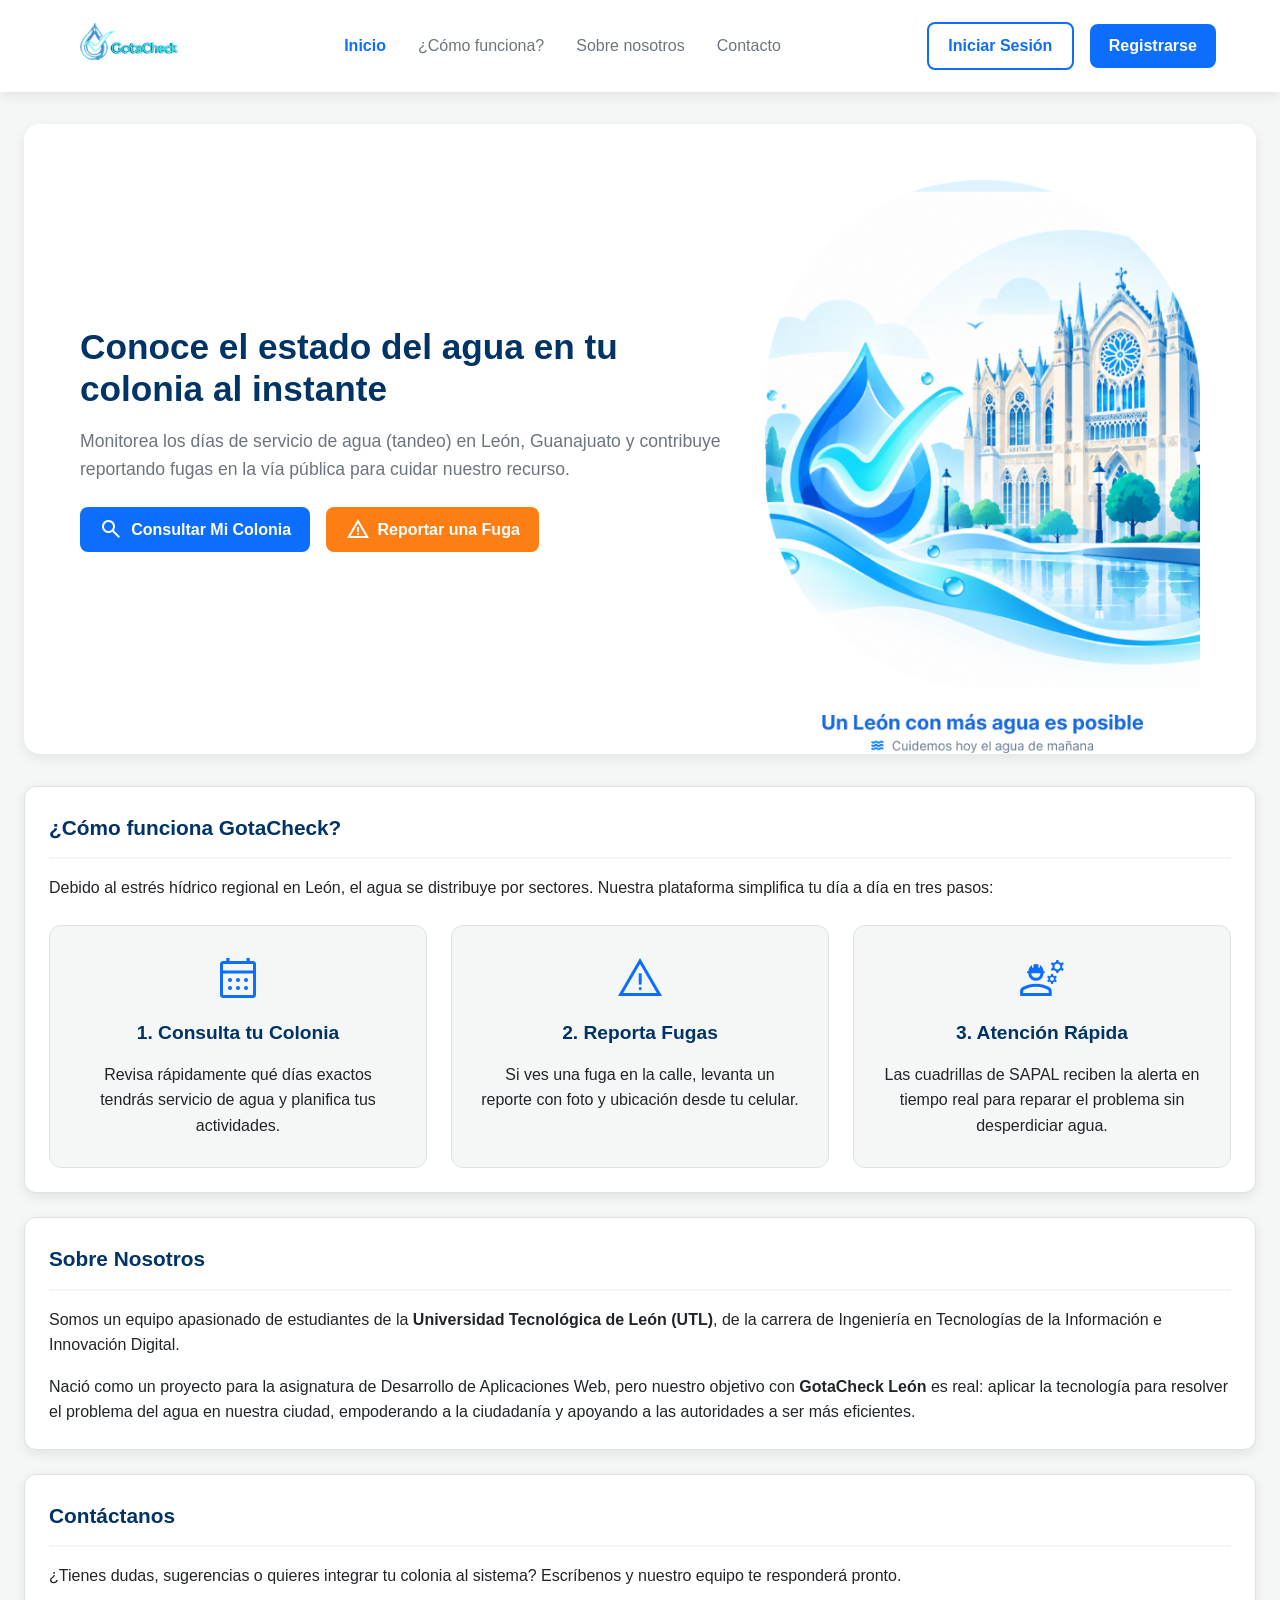
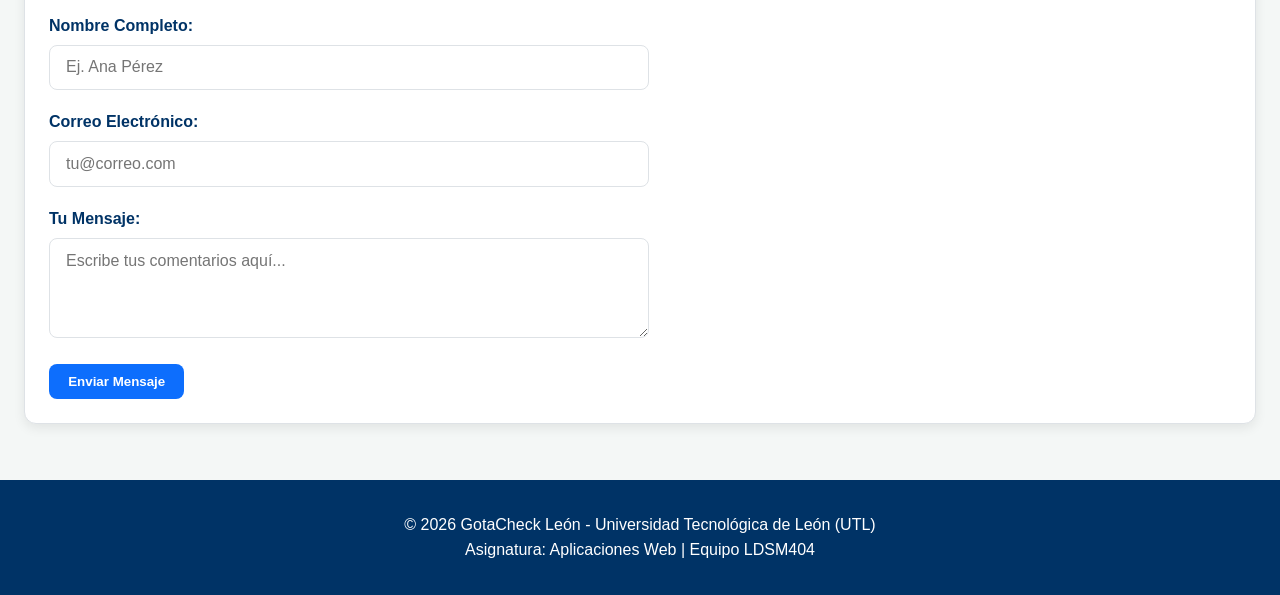
==== index.html @ 8fea2e5b "Agrega versión inicial del prototipo GotaCheck León" ====
<!DOCTYPE html>
<html lang="es">
<head>
    <meta charset="UTF-8">
    <meta name="viewport" content="width=device-width, initial-scale=1.0">
    <title>GotaCheck León - Monitoreo de Tandeo y Reporte de Fugas</title>
    <link rel="stylesheet" href="css/estilo.css">
    <link rel="stylesheet" href="https://fonts.googleapis.com/css2?family=Material+Symbols+Outlined:opsz,wght,FILL,GRAD@24,400,0,0" />
</head>
<body>
    <header>
        <div class="navbar">
            <!-- 1. Logo a la izquierda -->
            <a href="index.html" class="logo-container">
                <img src="imagenes/logo-gotacheck.png" alt="Logo GotaCheck" class="logo-img" onerror="this.src='https://via.placeholder.com/42/0d6efd/ffffff?text=GC'">
            </a>
            
            <!-- 2. Enlaces de navegación al centro -->
            <nav class="nav-links">
                <a href="index.html" class="active">Inicio</a>
                <a href="#como-funciona">¿Cómo funciona?</a>
                <a href="#sobre-nosotros">Sobre nosotros</a>
                <a href="#contacto">Contacto</a>
            </nav>

            <!-- 3. Botones de acción a la derecha -->
            <div class="nav-botones">
                <a href="login.html" class="btn-menu btn-outline">Iniciar Sesión</a>
                <a href="login.html#registro" class="btn-menu btn-primario">Registrarse</a>
            </div>
        </div>
    </header>

    <main>
        <section class="hero-section">
            <div class="hero-content">
                <h1>Conoce el estado del agua en tu colonia al instante</h1>
                <p>Monitorea los días de servicio de agua (tandeo) en León, Guanajuato y contribuye reportando fugas en la vía pública para cuidar nuestro recurso.</p>
                <div style="display: flex; gap: 1rem; flex-wrap: wrap;">
                    <a href="login.html" class="btn-menu btn-primario"><span class="material-symbols-outlined">search</span> Consultar Mi Colonia</a>
                    <a href="nuevo-reporte.html" class="btn-menu btn-alerta"><span class="material-symbols-outlined">report_problem</span> Reportar una Fuga</a>
                </div>
            </div>
            <div class="hero-image">
                <!-- AGREGAR IMAGEN AQUÍ: imagenes/hero-leon.jpg -->
                <img src="imagenes/hero-leon.jpg" alt="Agua y cuidado del recurso en León Guanajuato" onerror="this.src='https://via.placeholder.com/500x320/003366/ffffff?text=GotaCheck+Le%C3%B3n+Agua'">
            </div>
        </section>

        <!-- SECCIÓN 1: ¿CÓMO FUNCIONA? -->
        <section id="como-funciona" class="card seccion-informativa">
            <div class="card-header">
                <h2>¿Cómo funciona GotaCheck?</h2>
            </div>
            <p>Debido al estrés hídrico regional en León, el agua se distribuye por sectores. Nuestra plataforma simplifica tu día a día en tres pasos:</p>
            <div class="grid-3-cols">
                <div class="info-box">
                    <span class="material-symbols-outlined">calendar_month</span>
                    <h3>1. Consulta tu Colonia</h3>
                    <p>Revisa rápidamente qué días exactos tendrás servicio de agua y planifica tus actividades.</p>
                </div>
                <div class="info-box">
                    <span class="material-symbols-outlined">report_problem</span>
                    <h3>2. Reporta Fugas</h3>
                    <p>Si ves una fuga en la calle, levanta un reporte con foto y ubicación desde tu celular.</p>
                </div>
                <div class="info-box">
                    <span class="material-symbols-outlined">engineering</span>
                    <h3>3. Atención Rápida</h3>
                    <p>Las cuadrillas de SAPAL reciben la alerta en tiempo real para reparar el problema sin desperdiciar agua.</p>
                </div>
            </div>
        </section>

        <!-- SECCIÓN 2: SOBRE NOSOTROS -->
        <section id="sobre-nosotros" class="card seccion-informativa">
            <div class="card-header">
                <h2>Sobre Nosotros</h2>
            </div>
            <p>Somos un equipo apasionado de estudiantes de la <strong>Universidad Tecnológica de León (UTL)</strong>, de la carrera de Ingeniería en Tecnologías de la Información e Innovación Digital. </p>
            <p style="margin-top: 1rem;">Nació como un proyecto para la asignatura de Desarrollo de Aplicaciones Web, pero nuestro objetivo con <strong>GotaCheck León</strong> es real: aplicar la tecnología para resolver el problema del agua en nuestra ciudad, empoderando a la ciudadanía y apoyando a las autoridades a ser más eficientes.</p>
        </section>

        <!-- SECCIÓN 3: CONTACTO -->
        <section id="contacto" class="card seccion-informativa">
            <div class="card-header">
                <h2>Contáctanos</h2>
            </div>
            <p>¿Tienes dudas, sugerencias o quieres integrar tu colonia al sistema? Escríbenos y nuestro equipo te responderá pronto.</p>
            
            <form class="formulario-contacto" style="margin-top: 1.5rem; max-width: 600px;">
                <div class="form-group">
                    <label for="nombre-contacto">Nombre Completo:</label>
                    <input type="text" id="nombre-contacto" class="form-control" placeholder="Ej. Ana Pérez" required>
                </div>
                <div class="form-group">
                    <label for="email-contacto">Correo Electrónico:</label>
                    <input type="email" id="email-contacto" class="form-control" placeholder="tu@correo.com" required>
                </div>
                <div class="form-group">
                    <label for="mensaje-contacto">Tu Mensaje:</label>
                    <textarea id="mensaje-contacto" class="form-control" rows="4" placeholder="Escribe tus comentarios aquí..." required></textarea>
                </div>
                <!-- El alert simula el envío para que el prototipo se vea funcional -->
                <button type="button" class="btn-menu btn-primario" onclick="alert('¡Gracias por escribirnos! Hemos recibido tu mensaje.')">Enviar Mensaje</button>
            </form>
        </section>
    </main>

    <footer>
        <p>&copy; 2026 GotaCheck León - Universidad Tecnológica de León (UTL)</p>
        <p>Asignatura: Aplicaciones Web | Equipo LDSM404</p>
    </footer>
</body>
</html>
---- css/estilo.css ----
/* ===================================================
   GOTACHECK LEÓN - HOJA DE ESTILOS GENERAL COMPLETA
   =================================================== */

:root {
    --color-primario: #0d6efd;
    --color-primario-oscuro: #0a58ca;
    --color-secundario: #003366;
    --color-fondo: #f4f7f6;
    --color-tarjeta: #ffffff;
    --color-texto: #212529;
    --color-texto-mutado: #6c757d;
    --color-exito: #198754;
    --color-alerta: #fd7e14;
    --color-peligro: #dc3545;
    --color-borde: #dee2e6;
    --fuente-principal: 'Segoe UI', Tahoma, Geneva, Verdana, sans-serif;
    --sombra-suave: 0 4px 12px rgba(0, 0, 0, 0.08);
    --transicion: all 0.3s ease;
}

* {
    margin: 0;
    padding: 0;
    box-sizing: border-box;
}

html {
    font-size: 16px;
    scroll-behavior: smooth;
}

body {
    font-family: var(--fuente-principal);
    background-color: var(--color-fondo);
    color: var(--color-texto);
    line-height: 1.6;
    display: flex;
    flex-direction: column;
    min-height: 100vh;
}

/* ===================================================
   ENCABEZADO Y NAVEGACIÓN (DISEÑO FIGMA)
   =================================================== */
header {
    background-color: var(--color-tarjeta);
    box-shadow: var(--sombra-suave);
    position: sticky;
    top: 0;
    z-index: 1000;
}

.navbar {
    display: flex;
    justify-content: space-between;
    align-items: center;
    padding: 1rem 5%;
    max-width: 1300px;
    margin: 0 auto;
}

.logo-container {
    display: flex;
    align-items: center;
    gap: 0.8rem;
    text-decoration: none;
    color: var(--color-secundario);
}

.logo-img {
    height: 60px;
    width: auto;
    max-width: 250px;
    object-fit: contain;
}

.logo-texto {
    font-size: 1.4rem;
    font-weight: 700;
    color: var(--color-secundario);
}

.logo-texto span {
    color: var(--color-primario);
}

.nav-links {
    display: flex;
    gap: 2rem;
    align-items: center;
}

.nav-links a {
    text-decoration: none;
    color: var(--color-texto-mutado);
    font-weight: 500;
    transition: var(--transicion);
}

.nav-links a:hover {
    color: var(--color-primario);
}

.nav-links a.active {
    color: var(--color-primario);
    font-weight: 600;
}

.nav-botones {
    display: flex;
    gap: 1rem;
    align-items: center;
}

nav.nav-menu {
    display: flex;
    align-items: center;
    gap: 1.5rem;
}

nav.nav-menu a {
    text-decoration: none;
    color: var(--color-texto);
    font-weight: 500;
    transition: var(--transicion);
    padding: 0.5rem 0.8rem;
    border-radius: 6px;
}

nav.nav-menu a:hover, nav.nav-menu a.active {
    color: var(--color-primario);
    background-color: rgba(13, 110, 253, 0.08);
}

/* ===================================================
   BOTONES GLOBALES
   =================================================== */
.btn-menu {
    padding: 0.6rem 1.2rem;
    border-radius: 8px;
    text-decoration: none;
    font-weight: 600;
    transition: var(--transicion);
    display: inline-flex;
    align-items: center;
    gap: 0.5rem;
    border: none;
    cursor: pointer;
}

.btn-primario {
    background-color: var(--color-primario);
    color: white !important;
}

.btn-primario:hover {
    background-color: var(--color-primario-oscuro);
}

.btn-alerta {
    background-color: var(--color-alerta);
    color: white !important;
}

.btn-alerta:hover {
    background-color: #e06b00;
}

.btn-outline {
    border: 2px solid var(--color-primario);
    color: var(--color-primario) !important;
    background: transparent;
}

.btn-outline:hover {
    background-color: var(--color-primario);
    color: white !important;
}

/* ===================================================
   ESTRUCTURA PRINCIPAL Y CONTENEDORES
   =================================================== */
main {
    flex: 1;
    width: 100%;
    max-width: 1300px;
    margin: 2rem auto;
    padding: 0 1.5rem;
}

.hero-section {
    display: grid;
    grid-template-columns: 1fr;
    gap: 2rem;
    background: white;
    padding: 2.5rem 2.5rem 0 2.5rem; 
    border-radius: 16px;
    box-shadow: var(--sombra-suave);
    margin-bottom: 2rem;
    overflow: hidden; 
}

.hero-content {
    display: flex;
    flex-direction: column;
    justify-content: center; 
    padding-bottom: 2.5rem;
}

.hero-content h1 {
    font-size: 2.2rem;
    color: var(--color-secundario);
    line-height: 1.2;
    margin-bottom: 1rem;
}

.hero-content p {
    color: var(--color-texto-mutado);
    font-size: 1.1rem;
    margin-bottom: 1.5rem;
}

.hero-image {
    width: 100%;
    display: flex;
    align-items: flex-end; 
    justify-content: center;
}

.hero-image img {
    width: 100%;
    max-width: 500px;
    height: auto;
    display: block;
    object-fit: contain;
}

/* ===================================================
   SECCIONES INFORMATIVAS Y TARJETAS
   =================================================== */
.seccion-informativa {
    scroll-margin-top: 100px; 
}

.grid-3-cols {
    display: grid;
    grid-template-columns: repeat(auto-fit, minmax(250px, 1fr));
    gap: 1.5rem;
    margin-top: 1.5rem;
}

.info-box {
    text-align: center;
    padding: 1.8rem;
    background-color: var(--color-fondo);
    border-radius: 12px;
    border: 1px solid var(--color-borde);
    transition: var(--transicion);
}

.info-box:hover {
    transform: translateY(-5px);
    box-shadow: var(--sombra-suave);
    border-color: var(--color-primario);
}

.info-box span {
    font-size: 3rem;
    color: var(--color-primario);
    margin-bottom: 1rem;
    display: block;
}

.info-box h3 {
    color: var(--color-secundario);
    margin-bottom: 0.8rem;
    font-size: 1.2rem;
}

.dashboard-grid {
    display: grid;
    grid-template-columns: 1fr;
    gap: 1.5rem;
}

.card {
    background-color: var(--color-tarjeta);
    border-radius: 12px;
    padding: 1.5rem;
    box-shadow: var(--sombra-suave);
    border: 1px solid var(--color-borde);
    margin-bottom: 1.5rem;
}

.card-header {
    display: flex;
    justify-content: space-between;
    align-items: center;
    margin-bottom: 1rem;
    padding-bottom: 0.8rem;
    border-bottom: 2px solid var(--color-fondo);
}

.card-header h2, .card-header h3 {
    color: var(--color-secundario);
    font-size: 1.3rem;
}

/* ===================================================
   CALENDARIO DE TANDEO (DÍAS DE LA SEMANA)
   =================================================== */
.tandeo-dias {
    display: grid;
    grid-template-columns: repeat(7, 1fr);
    gap: 0.5rem;
    margin-top: 1rem;
    text-align: center;
}

.dia-box {
    padding: 0.8rem 0.3rem;
    border-radius: 8px;
    background-color: #e9ecef;
    font-weight: 600;
}

.dia-box.activo {
    background-color: var(--color-primario);
    color: white;
}

.dia-box .estado {
    display: block;
    font-size: 0.75rem;
    font-weight: 400;
    margin-top: 4px;
}

/* ===================================================
   FORMULARIOS Y TABLAS
   =================================================== */
.form-group {
    margin-bottom: 1.2rem;
}

.form-group label {
    display: block;
    font-weight: 600;
    margin-bottom: 0.4rem;
    color: var(--color-secundario);
}

.form-control, select, textarea {
    width: 100%;
    padding: 0.8rem 1rem;
    border: 1.5px solid var(--color-borde);
    border-radius: 8px;
    font-size: 1rem;
    font-family: inherit;
    transition: var(--transicion);
}

.form-control:focus, select:focus, textarea:focus {
    outline: none;
    border-color: var(--color-primario);
    box-shadow: 0 0 0 3px rgba(13, 110, 253, 0.15);
}

.table-responsive {
    width: 100%;
    overflow-x: auto;
}

table {
    width: 100%;
    border-collapse: collapse;
    margin-top: 1rem;
    background-color: white;
}

table th, table td {
    padding: 0.9rem;
    text-align: left;
    border-bottom: 1px solid var(--color-borde);
}

table th {
    background-color: #f8f9fa;
    color: var(--color-secundario);
    font-weight: 700;
}

.badge {
    padding: 0.35rem 0.75rem;
    border-radius: 20px;
    font-size: 0.85rem;
    font-weight: 600;
    display: inline-block;
}

.badge-pendiente { background-color: #fff3cd; color: #856404; }
.badge-proceso { background-color: #cce5ff; color: #004085; }
.badge-resuelto { background-color: #d4edda; color: #155724; }
.badge-rol { background-color: #e2e3e5; color: #383d41; }

/* ===================================================
   DISEÑO SPLIT-SCREEN PARA PANTALLA DE LOGIN
   =================================================== */
.body-login {
    margin: 0;
    padding: 0;
    background-color: #e3f2fd;
    position: relative;
}

.login-split-layout {
    display: flex;
    min-height: 100vh;
    width: 100%;
}

.login-left {
    flex: 1;
    background-color: #e3f2fd; 
    display: flex;
    justify-content: center;
    align-items: center; 
    padding: 3rem 2rem; 
}

.login-right {
    flex: 1;
    background-color: #1a73e8; 
    display: flex;
    justify-content: center;
    align-items: center;
    color: white;
    position: sticky; 
    top: 0;
    height: 100vh; 
    overflow: hidden; 
}

.login-banner-content {
    text-align: center;
}

.login-banner-content h2 {
    font-size: 2.2rem;
    font-weight: 700;
    margin-bottom: 0.5rem;
}

.login-banner-content p {
    font-size: 1.1rem;
    opacity: 0.9;
}

.login-box {
    background: white;
    width: 100%;
    max-width: 540px; 
    padding: 2.5rem 3rem; 
    border-radius: 12px;
    box-shadow: 0 10px 30px rgba(0,0,0,0.05);
}

.login-header {
    text-align: center;
    margin-bottom: 1.5rem;
}

.login-header h2 {
    color: #1a202c;
    font-size: 1.6rem;
    margin-bottom: 0.5rem;
}

.login-header p {
    color: var(--color-texto-mutado);
    font-size: 0.9rem;
}

.login-opciones {
    display: flex;
    justify-content: space-between;
    align-items: center;
    font-size: 0.85rem;
    margin-top: 1rem;
}

.checkbox-container {
    display: flex;
    align-items: center;
    gap: 0.4rem;
    color: var(--color-texto);
}

.link-olvido {
    color: var(--color-primario);
    text-decoration: none;
    font-weight: 500;
}

.login-footer-text {
    text-align: center;
    margin-top: 1.5rem;
    font-size: 0.85rem;
    color: var(--color-texto-mutado);
}

.login-footer-text a {
    color: var(--color-primario);
    font-weight: 600;
    text-decoration: none;
}

/* BOTÓN VOLVER */
.btn-volver {
    display: inline-flex;
    align-items: center;
    gap: 0.5rem;
    color: var(--color-texto-mutado);
    text-decoration: none;
    font-weight: 600;
    font-size: 0.95rem;
    transition: var(--transicion);
    margin-bottom: 1.5rem; 
}

.btn-volver:hover {
    color: var(--color-primario);
    transform: translateX(-5px);
}

/* PESTAÑAS Y SELECCIÓN DE ROLES */
.tabs-container {
    display: flex;
    border-bottom: 2px solid var(--color-borde);
    margin-bottom: 1.5rem;
}

.tab-btn {
    flex: 1;
    padding: 0.8rem;
    background: none;
    border: none;
    font-size: 1.1rem;
    font-weight: 600;
    color: var(--color-texto-mutado);
    cursor: pointer;
    transition: var(--transicion);
    border-bottom: 3px solid transparent;
}

.tab-btn.active {
    color: var(--color-primario);
    border-bottom-color: var(--color-primario);
}

.form-seccion {
    display: none;
}

.form-seccion.active {
    display: block;
}

.perfil-selector {
    display: grid;
    grid-template-columns: repeat(2, 1fr);
    gap: 1rem;
    margin-bottom: 1.5rem;
}

.perfil-card {
    border: 2px solid var(--color-borde);
    border-radius: 10px;
    padding: 1rem;
    text-align: center;
    cursor: pointer;
    transition: var(--transicion);
    background: white;
}

.perfil-card:hover {
    border-color: var(--color-primario);
}

.perfil-card.selected {
    border-color: var(--color-primario);
    background-color: rgba(13, 110, 253, 0.08);
    box-shadow: 0 0 0 2px var(--color-primario);
}

.perfil-card span {
    font-size: 2rem;
    display: block;
    margin-bottom: 0.5rem;
}

/* ===================================================
   FOOTER GENERAL
   =================================================== */
footer {
    background-color: var(--color-secundario);
    color: white;
    text-align: center;
    padding: 2rem 1rem;
    margin-top: auto;
}

footer a {
    color: #a8dadc;
    text-decoration: none;
}

/* ===================================================
   MEDIA QUERIES - RESPONSIVIDAD (Móvil, Tablet, Desktop)
   =================================================== */

/* Dispositivos Móviles (< 768px) */
@media screen and (max-width: 767px) {
    .navbar {
        flex-direction: column;
        gap: 1rem;
    }
    
    .nav-links {
        flex-wrap: wrap;
        justify-content: center;
        gap: 1rem;
    }
    
    .nav-botones {
        width: 100%;
        justify-content: center;
    }

    nav.nav-menu {
        flex-wrap: wrap;
        justify-content: center;
        gap: 0.5rem;
    }
    
    .hero-content h1 {
        font-size: 1.6rem;
    }

    .tandeo-dias {
        grid-template-columns: repeat(4, 1fr);
    }
    
    .perfil-selector {
        grid-template-columns: 1fr;
    }

    .login-right {
        display: none; 
    }
    
    .login-box {
        padding: 2rem;
    }
}

/* Tabletas (768px a 991px) */
@media only screen and (min-width: 768px) and (max-width: 991px) {
    .hero-section {
        grid-template-columns: 1fr 1fr;
    }

    .tandeo-dias {
        grid-template-columns: repeat(7, 1fr);
    }

    .dashboard-grid {
        grid-template-columns: 1fr 1fr;
    }

    .login-right {
        display: none; 
    }
    
    .login-box {
        padding: 2rem 2.5rem;
    }
}

/* Equipos de escritorio (>= 992px) */
@media only screen and (min-width: 992px) {
    .hero-section {
        grid-template-columns: 1.2fr 0.8fr;
        padding: 3.5rem 3.5rem 0 3.5rem; 
    }
    
    .hero-content {
        padding-bottom: 3.5rem; 
    }

    .dashboard-grid {
        grid-template-columns: 2fr 1fr;
    }
}
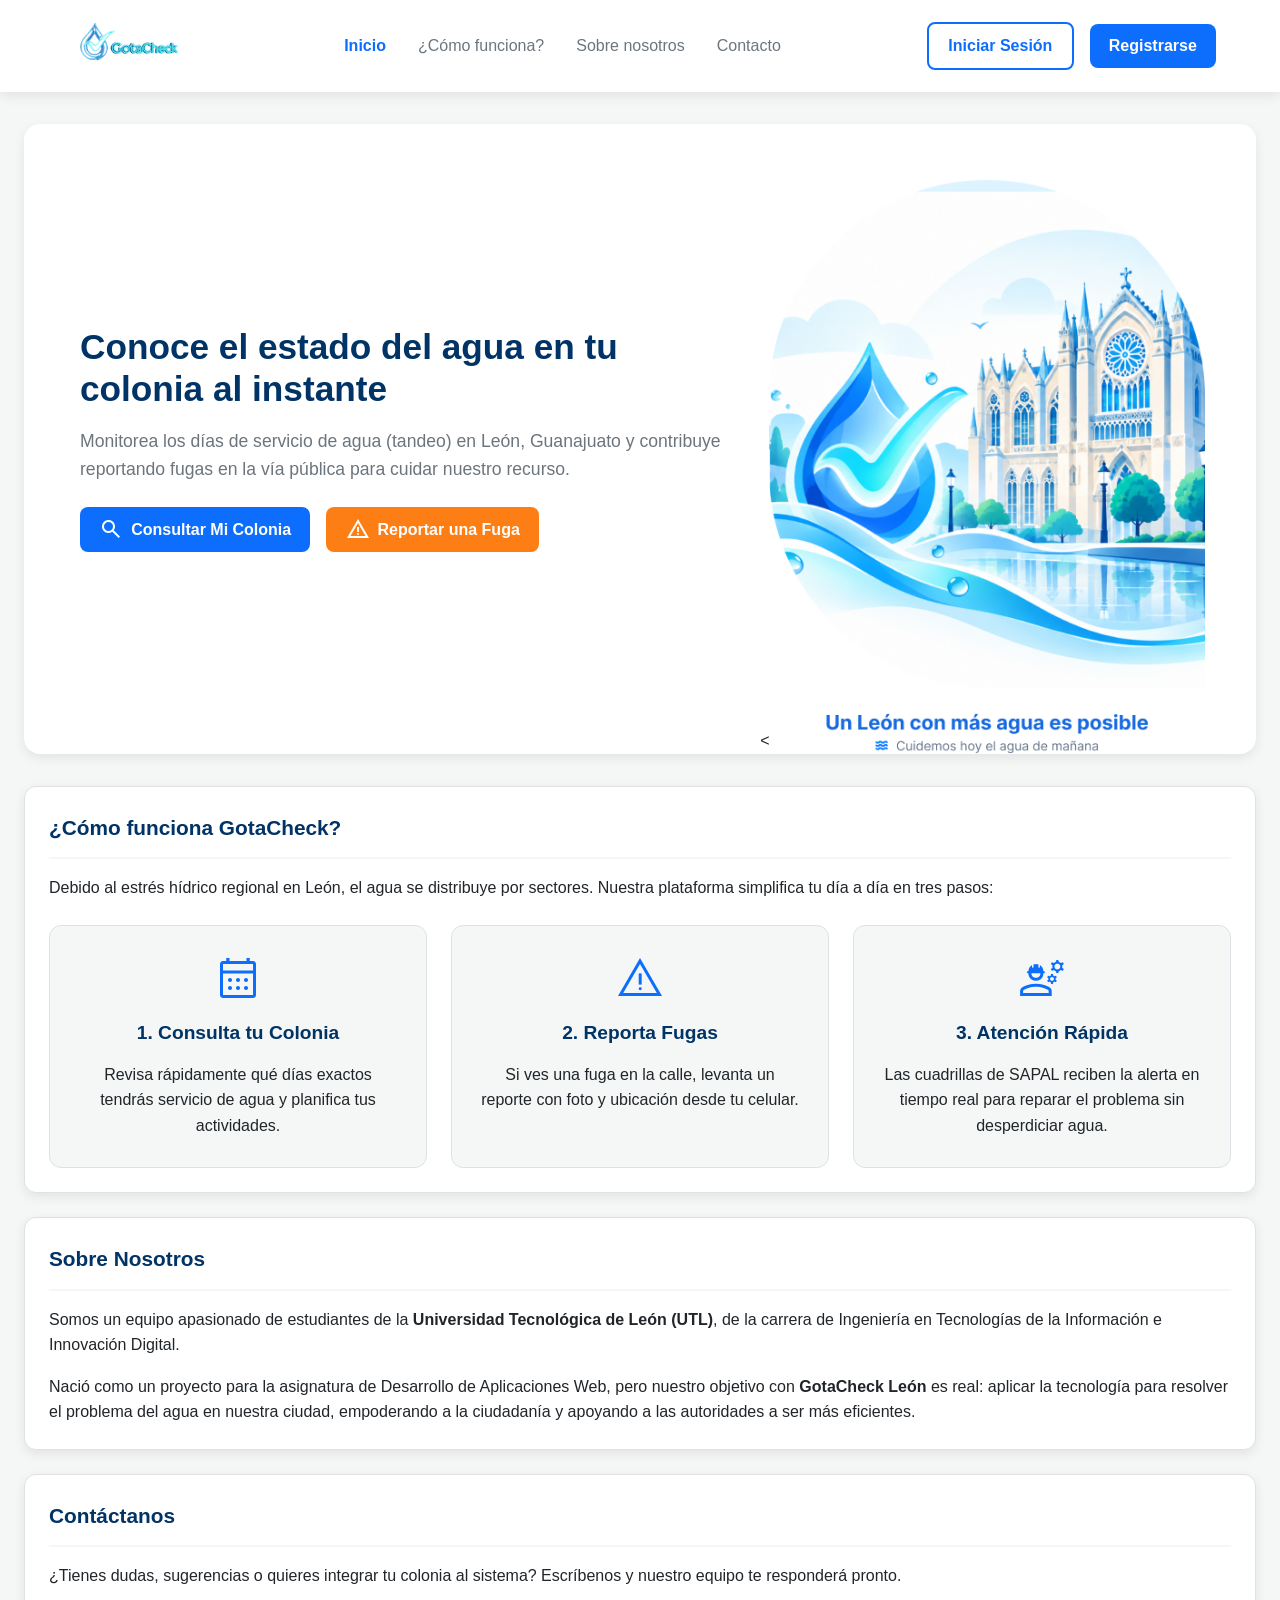
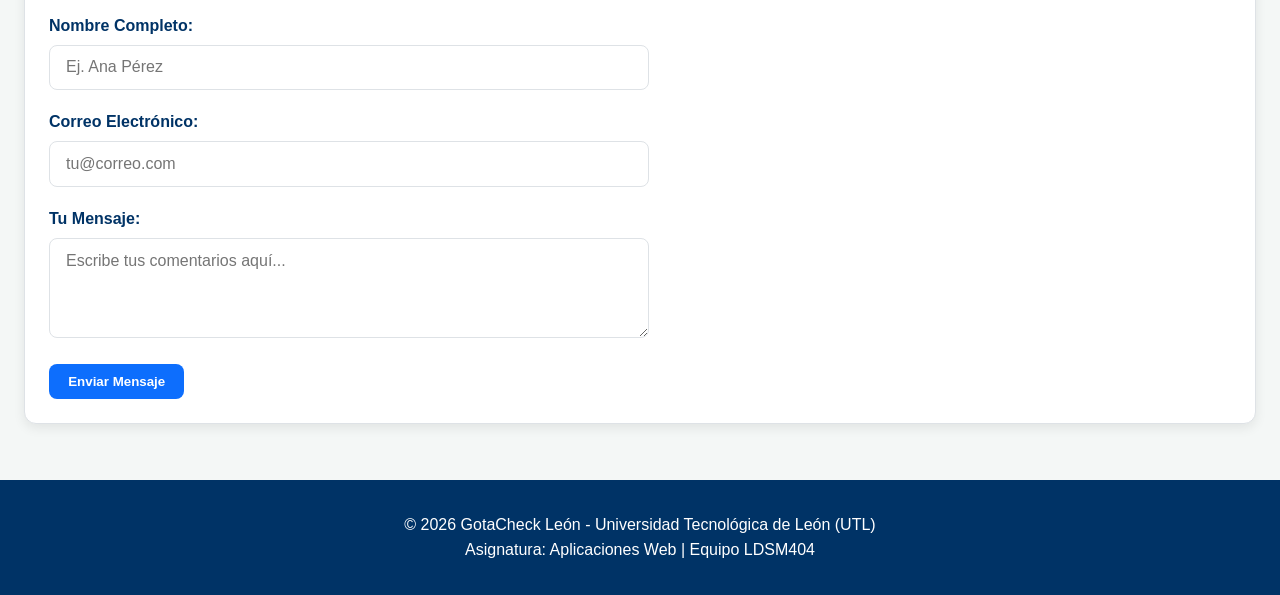
==== commit 078607aa: "Fix HTML formatting and structure" ====
--- a/index.html
+++ b/index.html
@@ -10,12 +10,12 @@
 <body>
     <header>
         <div class="navbar">
-            <!-- 1. Logo a la izquierda -->
+            
             <a href="index.html" class="logo-container">
                 <img src="imagenes/logo-gotacheck.png" alt="Logo GotaCheck" class="logo-img" onerror="this.src='https://via.placeholder.com/42/0d6efd/ffffff?text=GC'">
             </a>
             
-            <!-- 2. Enlaces de navegación al centro -->
+            
             <nav class="nav-links">
                 <a href="index.html" class="active">Inicio</a>
                 <a href="#como-funciona">¿Cómo funciona?</a>
@@ -23,7 +23,7 @@
                 <a href="#contacto">Contacto</a>
             </nav>
 
-            <!-- 3. Botones de acción a la derecha -->
+            
             <div class="nav-botones">
                 <a href="login.html" class="btn-menu btn-outline">Iniciar Sesión</a>
                 <a href="login.html#registro" class="btn-menu btn-primario">Registrarse</a>
@@ -42,12 +42,12 @@
                 </div>
             </div>
             <div class="hero-image">
-                <!-- AGREGAR IMAGEN AQUÍ: imagenes/hero-leon.jpg -->
+                <
                 <img src="imagenes/hero-leon.jpg" alt="Agua y cuidado del recurso en León Guanajuato" onerror="this.src='https://via.placeholder.com/500x320/003366/ffffff?text=GotaCheck+Le%C3%B3n+Agua'">
             </div>
         </section>
 
-        <!-- SECCIÓN 1: ¿CÓMO FUNCIONA? -->
+        
         <section id="como-funciona" class="card seccion-informativa">
             <div class="card-header">
                 <h2>¿Cómo funciona GotaCheck?</h2>
@@ -72,7 +72,7 @@
             </div>
         </section>
 
-        <!-- SECCIÓN 2: SOBRE NOSOTROS -->
+        
         <section id="sobre-nosotros" class="card seccion-informativa">
             <div class="card-header">
                 <h2>Sobre Nosotros</h2>
@@ -81,7 +81,7 @@
             <p style="margin-top: 1rem;">Nació como un proyecto para la asignatura de Desarrollo de Aplicaciones Web, pero nuestro objetivo con <strong>GotaCheck León</strong> es real: aplicar la tecnología para resolver el problema del agua en nuestra ciudad, empoderando a la ciudadanía y apoyando a las autoridades a ser más eficientes.</p>
         </section>
 
-        <!-- SECCIÓN 3: CONTACTO -->
+        
         <section id="contacto" class="card seccion-informativa">
             <div class="card-header">
                 <h2>Contáctanos</h2>
@@ -101,7 +101,7 @@
                     <label for="mensaje-contacto">Tu Mensaje:</label>
                     <textarea id="mensaje-contacto" class="form-control" rows="4" placeholder="Escribe tus comentarios aquí..." required></textarea>
                 </div>
-                <!-- El alert simula el envío para que el prototipo se vea funcional -->
+                
                 <button type="button" class="btn-menu btn-primario" onclick="alert('¡Gracias por escribirnos! Hemos recibido tu mensaje.')">Enviar Mensaje</button>
             </form>
         </section>
@@ -112,4 +112,4 @@
         <p>Asignatura: Aplicaciones Web | Equipo LDSM404</p>
     </footer>
 </body>
-</html>+</html>
